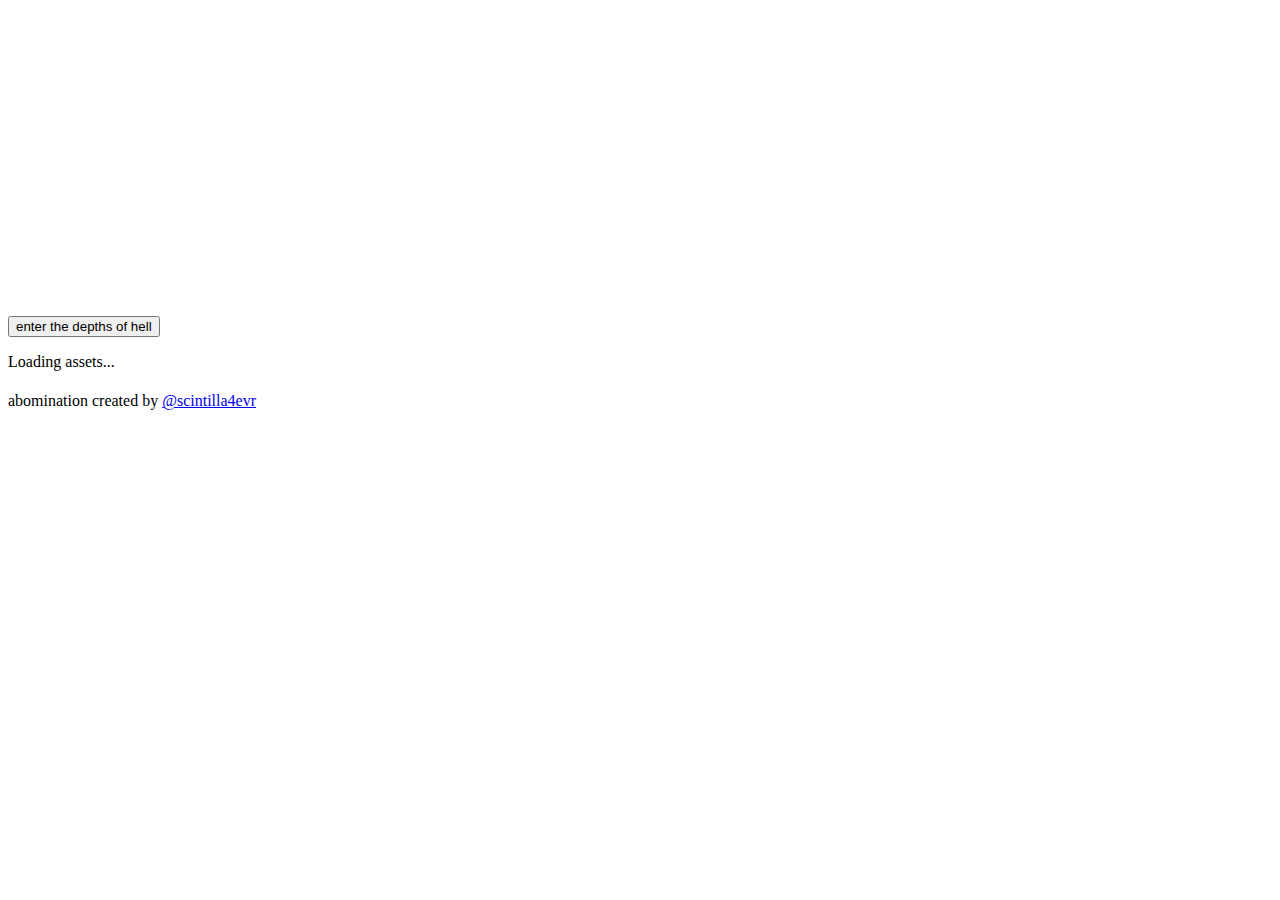
==== index.html @ aefa375a "Add files via upload" ====
<!DOCTYPE html>

<html>
	<head>
		<title>I don't really get TikTok, do you?</title>
		<meta charset="utf-8">
		<meta name="viewport" content="user-scalable=no, initial-scale=1, maximum-scale=1, minimum-scale=1, width=device-width">
		
		<link href="https://fonts.googleapis.com/css?family=Poppins:400,600" rel="stylesheet">
		<link rel="stylesheet" href="styles.css">
	</head>
	<body>
		<div class="hidden video">
			<video src="video/0.mp4"></video>
			<video src="video/1.mp4"></video>
			<video src="video/2.mp4"></video>
			<video src="video/3.mp4"></video>
			<video src="video/4.mp4"></video>
			<video src="video/5.mp4"></video>
			<video src="video/6.mp4"></video>
		</div>
		<div class="hidden audio">
			<audio src="audio/0.mp3"></audio>
			<audio src="audio/1.mp3"></audio>
			<audio src="audio/2.mp3"></audio>
			<audio src="audio/3.mp3"></audio>
			<audio src="audio/4.mp3"></audio>
			<audio src="audio/5.mp3"></audio>
			<audio src="audio/6.mp3"></audio>
		</div>
	
		<main>
			<div class="first">
			</div>
		</main>
		
		<button>enter the depths of hell</button>
		<div class="loader">
			<p>Loading assets...</p>
			<div class="progress">
				<div></div>
			</div>
		</div>
		
		<footer>
			<h1></h1>
			abomination created by <a href="https://www.twitter.com/scintilla4evr">@scintilla4evr</a>
		</footer>
		
		<script src="loader.js"></script>
		<script src="tiktok.js?v=1"></script>
	</body>
</html>
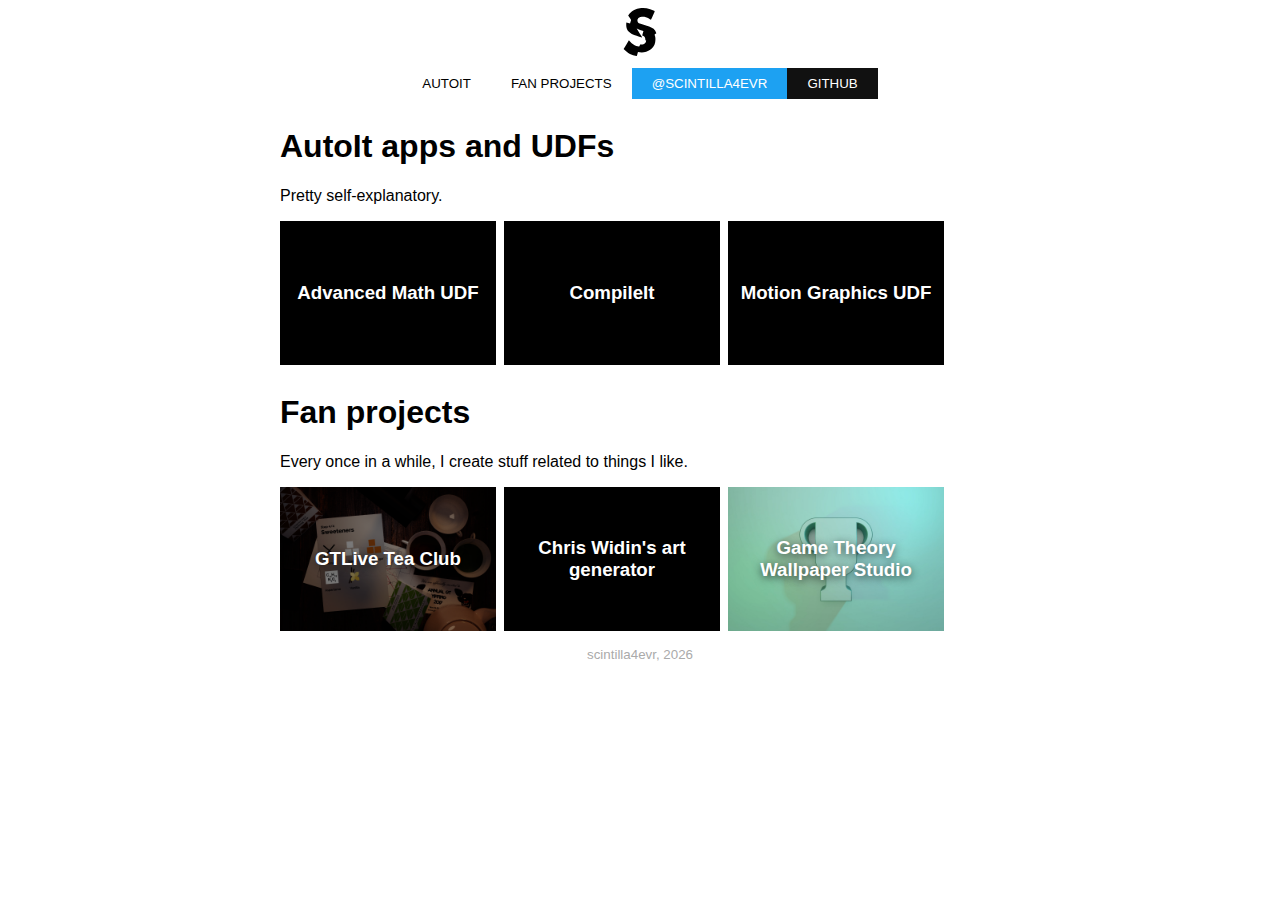
==== commit 4c108d7f: "Add files via upload" ====
--- a/index.html
+++ b/index.html
@@ -1,53 +1,37 @@
 <!DOCTYPE html>
+
+<!--
+Ahoy!
+
+/cake/index.html
+
+[base64]
+-->
 
 <html>
 	<head>
-		<title>I don't really get TikTok, do you?</title>
+		<title>scintilla4evr</title>
 		<meta charset="utf-8">
-		<meta name="viewport" content="user-scalable=no, initial-scale=1, maximum-scale=1, minimum-scale=1, width=device-width">
-		
-		<link href="https://fonts.googleapis.com/css?family=Poppins:400,600" rel="stylesheet">
-		<link rel="stylesheet" href="styles.css">
+		<link rel="stylesheet" href="shared/styles.css">
+
+		<meta name="viewport" content="user-scalable=no, initial-scale=1, maximum-scale=1, minimum-scale=1, width=device-width" />
+
+		<script src="shared/markdown.js"></script>
 	</head>
-	<body>
-		<div class="hidden video">
-			<video src="video/0.mp4"></video>
-			<video src="video/1.mp4"></video>
-			<video src="video/2.mp4"></video>
-			<video src="video/3.mp4"></video>
-			<video src="video/4.mp4"></video>
-			<video src="video/5.mp4"></video>
-			<video src="video/6.mp4"></video>
-		</div>
-		<div class="hidden audio">
-			<audio src="audio/0.mp3"></audio>
-			<audio src="audio/1.mp3"></audio>
-			<audio src="audio/2.mp3"></audio>
-			<audio src="audio/3.mp3"></audio>
-			<audio src="audio/4.mp3"></audio>
-			<audio src="audio/5.mp3"></audio>
-			<audio src="audio/6.mp3"></audio>
-		</div>
-	
-		<main>
-			<div class="first">
+	<body class="loading">
+		<div class="loaderProgress visible"></div>
+
+		<header class="compact">
+			<a href="?p=index"><img src="shared/logo.svg"></a>
+
+			<main>
+				<h1></h1>
+			</main>
+
+			<div class="sectionScroller">
 			</div>
-		</main>
-		
-		<button>enter the depths of hell</button>
-		<div class="loader">
-			<p>Loading assets...</p>
-			<div class="progress">
-				<div></div>
-			</div>
-		</div>
-		
-		<footer>
-			<h1></h1>
-			abomination created by <a href="https://www.twitter.com/scintilla4evr">@scintilla4evr</a>
-		</footer>
-		
-		<script src="loader.js"></script>
-		<script src="tiktok.js?v=1"></script>
+		</header>
+
+		<script src="shared/after.js"></script>
 	</body>
-</html>+</html>
--- a/shared/styles.css
+++ b/shared/styles.css
@@ -0,0 +1,277 @@
+body {
+	margin: 0;
+	font-family: "Clear Sans", "Segoe UI", "Helvetica Neue", "Arial", sans-serif;
+}
+
+body > header {
+	margin: 0;
+	padding: 8px 0;
+	display: flex;
+	align-items: center;
+	flex-direction: column;
+}
+
+body > header > a > img {
+	width: 48px;
+	height: 48px;
+}
+
+body > header > main {
+	background: #000;
+	color: #fff;
+	width: 100%;
+	height: 300px;
+	margin-top: 8px;
+	display: flex;
+	flex-direction: column;
+	align-items: center;
+	justify-content: center;
+}
+
+body > header > main h1 {
+	margin: 0;
+}
+
+body > header > main h2 {
+	font-size: 14pt;
+	font-weight: 500;
+	margin: 0;
+}
+
+body > header.compact > main {
+	background: transparent;
+	color: #000;
+	height: unset;
+}
+
+.sectionScroller {
+	margin: 0 calc(50% - 360px);
+	margin-top: 8px;
+	display: flex;
+	user-select: none;
+}
+
+.sectionScroller section {
+	padding: 8px 20px;
+	display: flex;
+	align-items: center;
+}
+
+.sectionScroller section:hover {
+	background: rgba(0, 0, 0, 0.06);
+}
+
+.sectionScroller section:active {
+	background: rgba(0, 0, 0, 0.12);
+}
+
+.sectionScroller section p {
+	margin: 0;
+	font-size: 10pt;
+	text-transform: uppercase;
+}
+
+.sectionScroller section img {
+	width: 32px;
+	height: 32px;
+	margin-right: 16px;
+}
+
+.sectionScroller section.download {
+	background: #111;
+	color: #fff;
+}
+
+.sectionScroller section.download:hover {
+	background: #222;
+}
+
+.sectionScroller section.download:active {
+	background: #333;
+}
+
+.sectionScroller section.twitter {
+	background: #1da1f2;
+	color: #fff;
+}
+
+.sectionScroller section.twitter:hover {
+	background: #38b3ff;
+}
+
+.sectionScroller section.twitter:active {
+	background: #53bbfb;
+}
+
+body > footer {
+	color: #aaa;
+	margin: 0 calc(50% - 360px);
+	padding: 8px 0;
+	text-align: center;
+	font-size: 10pt;
+}
+
+body > section {
+	margin: 0 calc(50% - 360px);
+}
+
+@keyframes loaderProgress {
+	from {
+		transform: rotate(0deg);
+	}
+	to {
+		transform: rotate(360deg);
+	}
+}
+
+div.loaderProgress {
+	position: fixed;
+	left: calc(50% - 20px);
+	top: calc(50% - 20px);
+	width: 32px;
+	height: 32px;
+	border: 4px solid transparent;
+	border-left-color: #000;
+	border-radius: 20px;
+	display: none;
+	animation: loaderProgress 0.4s infinite linear;
+}
+
+body.loading > header,
+body.loading > section,
+body.loading > footer {
+	display: none;
+}
+
+body.loading > div.loaderProgress {
+	display: block;
+}
+
+@media (max-width: 756px) {
+	body > header {
+		padding: 8px 0;
+		display: grid;
+		grid-template-columns: 56px auto;
+		grid-template-rows: 48px auto;
+	}
+
+	body > header:not(.compact) {
+		padding: 0;
+		display: grid;
+		grid-template-columns: 56px auto;
+		grid-template-rows: 200px auto;
+	}
+
+	body > header:not(.compact) > a {
+		position: absolute;
+	}
+
+	body > header:not(.compact) > a > img {
+		width: 32px;
+		height: 32px;
+		margin: 16px 12px;
+		filter: invert(1);
+	}
+
+	body > header:not(.compact) > main {
+		height: 100%;
+		margin: 0px;
+		grid-column: 1 / span 2;
+		grid-row: 1;
+	}
+
+	body > header.compact > a > img {
+		width: 32px;
+		height: 32px;
+		margin: 8px 12px;
+		grid-column: 1;
+		grid-row: 1;
+	}
+
+	body > header.compact > main {
+		margin: 0px;
+		grid-column: 2;
+		grid-row: 1;
+		justify-content: flex-start;
+	}
+
+	body > header.compact > main h1 {
+		font-size: 18pt;
+		font-weight: 400;
+	}
+
+	.sectionScroller {
+		margin: 0;
+		margin-top: 8px;
+		display: flex;
+		flex-wrap: wrap;
+		user-select: none;
+		grid-column: 1 / span 2;
+		grid-row: 2;
+	}
+
+	body > section {
+		margin: 0 16px;
+	}
+
+	body > footer {
+		margin: 0 16px;
+	}
+}
+
+body > section > content h1 {
+	font-weight: 500;
+	font-size: 18pt;
+}
+
+body > section > content h2 {
+	font-weight: 500;
+	font-size: 14pt;
+}
+
+body > section > content a {
+	color: #666;
+	text-decoration: none;
+	font-style: italic;
+}
+
+body > section > content a:hover {
+	background: #111;
+	color: #fff;
+}
+
+div.carousel {
+	display: flex;
+	flex-wrap: wrap;
+}
+
+div.carousel div {
+	background: #000;
+	background-position: center top;
+	background-size: cover;
+	width: 200px;
+	height: 128px;
+	min-width: 200px;
+	color: #fff;
+	font-size: 14pt;
+	font-weight: 600;
+	margin-right: 8px;
+	margin-bottom: 8px;
+	padding: 8px;
+	display: flex;
+	align-items: center;
+	justify-content: center;
+	text-shadow: 0px 2px 8px rgba(0, 0, 0, 0.7);
+	text-align: center;
+}
+
+div.carousel div:last-child {
+	margin-right: 0;
+	margin-bottom: 0;
+}
+
+@media (max-width: 756px) {
+	div.carousel div {
+		height: 64px;
+	}
+}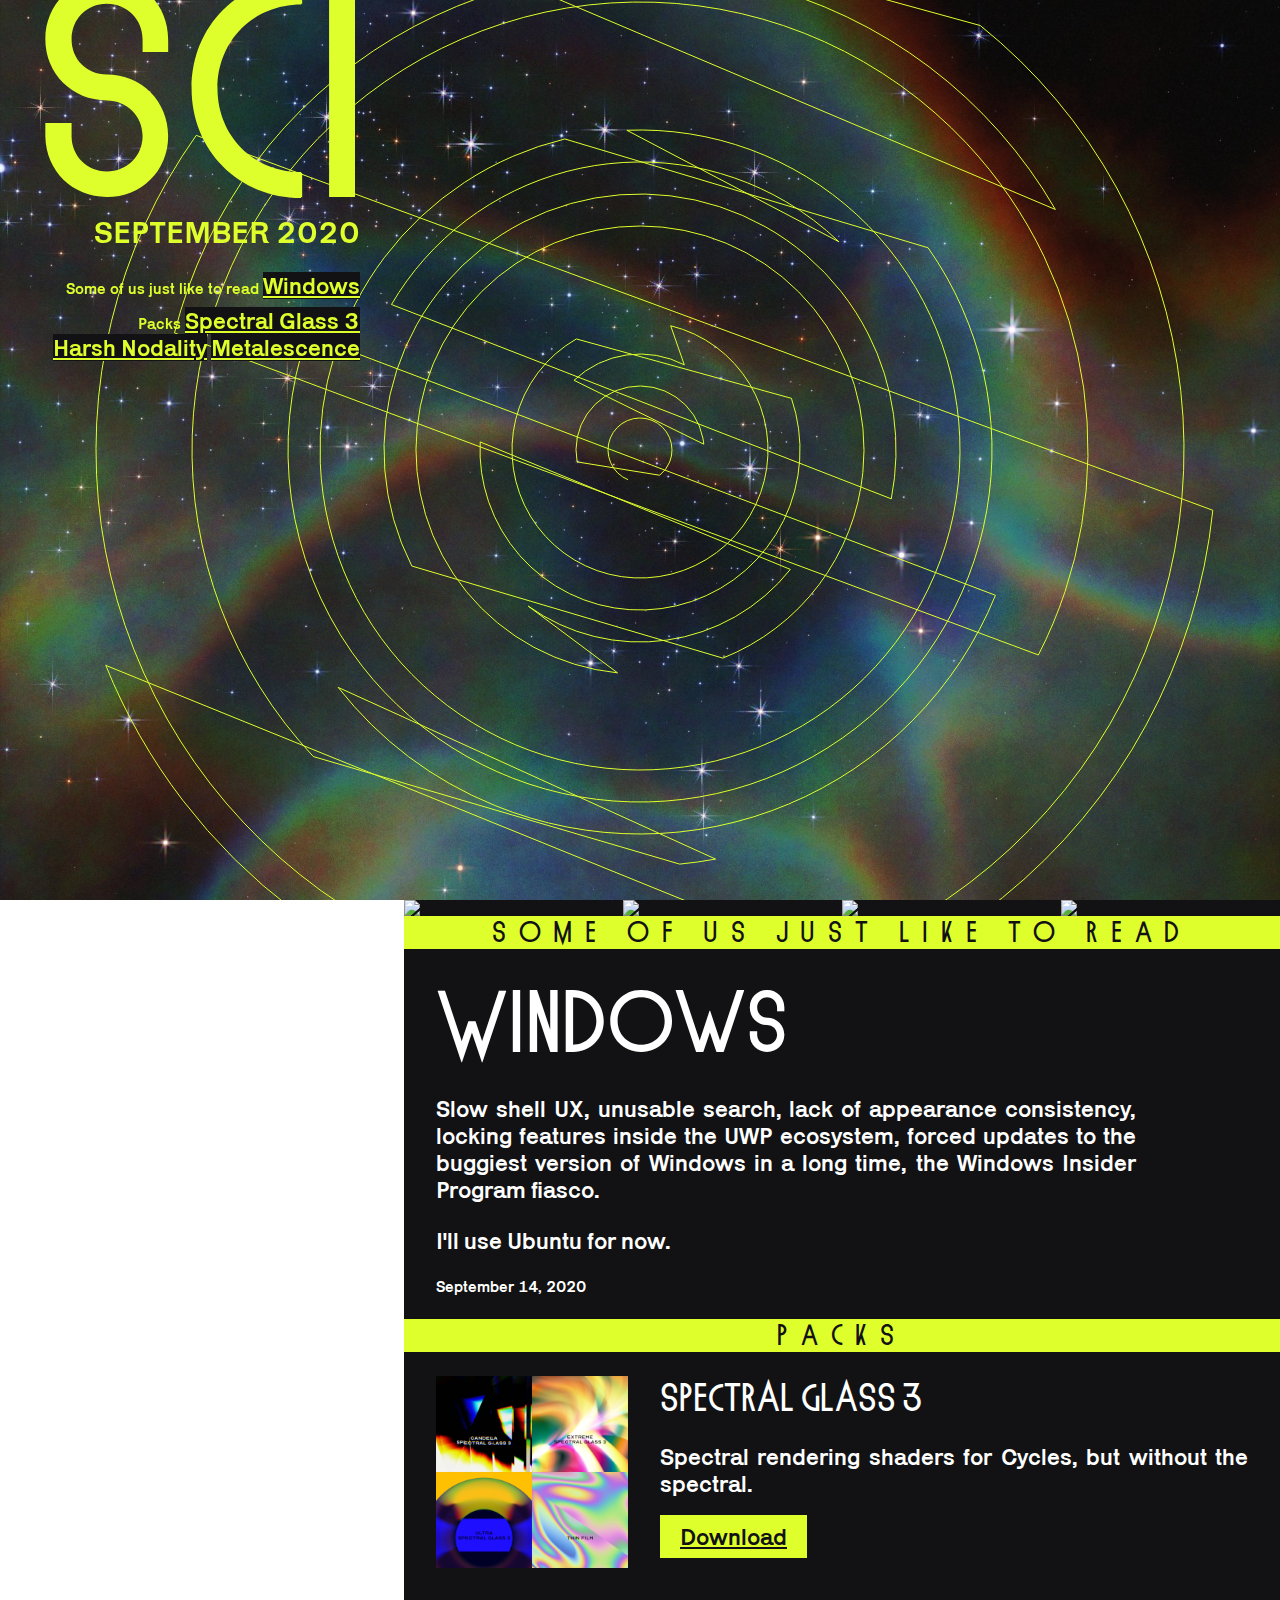
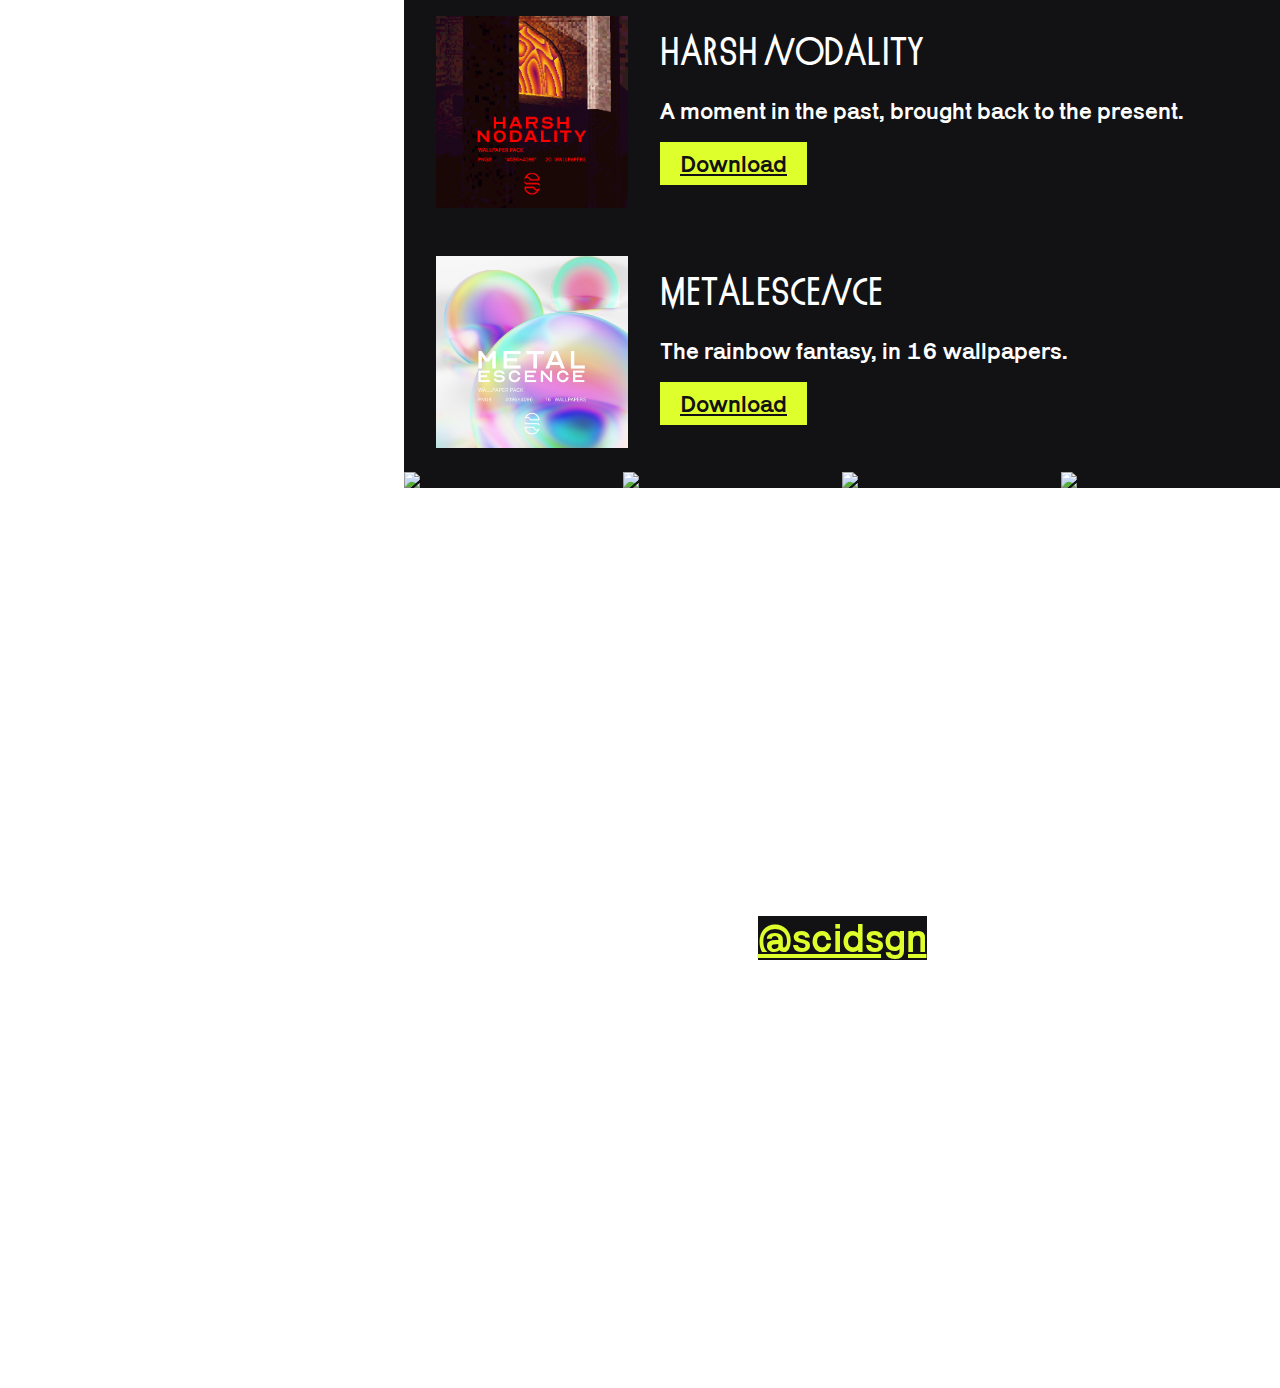
==== commit 21360cbb: "September 2020" ====
--- a/index.html
+++ b/index.html
@@ -1,37 +1,144 @@
-<!DOCTYPE html>
-
-<!--
-Ahoy!
-
-/cake/index.html
-
-[base64]
--->
-
-<html>
-	<head>
-		<title>scintilla4evr</title>
-		<meta charset="utf-8">
-		<link rel="stylesheet" href="shared/styles.css">
-
-		<meta name="viewport" content="user-scalable=no, initial-scale=1, maximum-scale=1, minimum-scale=1, width=device-width" />
-
-		<script src="shared/markdown.js"></script>
-	</head>
-	<body class="loading">
-		<div class="loaderProgress visible"></div>
-
-		<header class="compact">
-			<a href="?p=index"><img src="shared/logo.svg"></a>
-
-			<main>
-				<h1></h1>
-			</main>
-
-			<div class="sectionScroller">
-			</div>
-		</header>
-
-		<script src="shared/after.js"></script>
-	</body>
-</html>
+<!DOCTYPE html>
+
+<html lang="en">
+    <head>
+        <title>SCI</title>
+
+        <meta charset="UTF-8">
+        <meta name="viewport" content="width=device-width, initial-scale=1.0">
+
+        <link rel="stylesheet" href="res/sep2020/styles.css">
+        <script src="res/sep2020/demo.js" defer></script>
+
+        <script src="demo.js" defer></script>
+        <link rel="stylesheet" href="styles/styles.css">
+    </head>
+    <body>
+        <canvas></canvas>
+
+        <header>
+            <h1>SCI</h1>
+            <h2>September 2020</h2>
+
+            <nav>                
+                <div>
+                    <label>Some of us just like to read</label>
+                    <a href="#r_sep14_2020">Windows</a>
+                </div>
+                
+                <div>
+                    <label>Packs</label>
+                    <a href="#p_specglass3">Spectral Glass 3</a>
+                    <a href="#p_hnodality">Harsh Nodality</a>
+                    <a href="#p_metalescence">Metalescence</a>
+                </div>
+            </nav>
+        </header>
+
+        <main>
+            <a name="home"></a>
+            <section class="hero"></section>
+
+            <section class="gallery">
+                <a href="https://twitter.com/scidsgn/status/1304168396293124103" target="_blank" rel="noopener">
+                    <img src="https://pbs.twimg.com/media/EhlWPFRXgAI6erM?format=jpg&name=small">
+                </a>
+
+                <a href="https://twitter.com/scidsgn/status/1305237659091075075" target="_blank" rel="noopener">
+                    <img src="https://pbs.twimg.com/media/Eh0iuf7XgAQ3cMf?format=jpg&name=small">
+                </a>
+
+                <a href="https://twitter.com/scidsgn/status/1302464285944225792" target="_blank" rel="noopener">
+                    <img src="https://pbs.twimg.com/media/EhNHlPmWAAY1RvA?format=jpg&name=small">
+                </a>
+
+                <a href="https://twitter.com/scidsgn/status/1302008246094499842" target="_blank" rel="noopener">
+                    <img src="https://pbs.twimg.com/media/EhGplciXcAAc9Qp?format=jpg&name=small">
+                </a>
+            </section>
+
+            <header>Some of us just Like to read</header>
+            <a name="r_sep14_2020"></a>
+            <section class="article">
+                <h1>Windows</h1>
+
+                <p>
+                    Slow shell UX, unusable search, lack of appearance consistency, locking features inside the UWP ecosystem, forced updates to the buggiest version of Windows in a long time, the Windows Insider Program fiasco.
+                </p>
+                <p>
+                    I'll use Ubuntu for now.
+                </p>
+
+                <footer>September 14, 2020</footer>
+            </section>
+
+            <header>Packs</header>
+            <a name="p_specglass3"></a>
+            <section class="pack">
+                <img src="res/packs/specglass3.jpg">
+
+                <div>
+                    <h1>Spectral Glass 3</h1>
+
+                    <p class="description">
+                        Spectral rendering shaders for Cycles, but without the spectral.
+                    </p>
+
+                    <a class="download" href="https://bit.ly/SPECGLASS3" target="_blank" rel="noopener">Download</a>
+                </div>
+            </section>
+
+            <a name="p_hnodality"></a>
+            <section class="pack">
+                <img src="res/packs/harshnodality.jpg">
+
+                <div>
+                    <h1>Harsh Nodality</h1>
+
+                    <p class="description">
+                        A moment in the past, brought back to the present.
+                    </p>
+
+                    <a class="download" href="https://bit.ly/HARSHNODALITY" target="_blank" rel="noopener">Download</a>
+                </div>
+            </section>
+
+            <a name="p_metalescence"></a>
+            <section class="pack">
+                <img src="res/packs/metalescence.jpg">
+
+                <div>
+                    <h1>Metalescence</h1>
+
+                    <p class="description">
+                        The rainbow fantasy, in 16 wallpapers.
+                    </p>
+
+                    <a class="download" href="https://bit.ly/METALESCENCE" target="_blank" rel="noopener">Download</a>
+                </div>
+            </section>
+
+            <section class="gallery">
+                <a href="https://twitter.com/scidsgn/status/1301362323442073604" target="_blank" rel="noopener">
+                    <img src="https://pbs.twimg.com/media/Eg9eFlxWAAETqGS?format=jpg&name=small">
+                </a>
+
+                <a href="https://twitter.com/scidsgn/status/1300885758249664514" target="_blank" rel="noopener">
+                    <img src="https://pbs.twimg.com/media/Eg2sskXX0AkwF3e?format=jpg&name=small">
+                </a>
+
+                <a href="https://twitter.com/scidsgn/status/1300601208437174277" target="_blank" rel="noopener">
+                    <img src="https://pbs.twimg.com/media/Egyp3a-WkAAIdSS?format=jpg&name=small">
+                </a>
+
+                <a href="https://twitter.com/scidsgn/status/1298681618404724737" target="_blank" rel="noopener">
+                    <img src="https://pbs.twimg.com/media/EgXXvr6XYAEKF5_?format=jpg&name=small">
+                </a>
+            </section>
+
+            <footer>
+                <a href="https://twitter.com/scidsgn" target="_blank" rel="noopener">@scidsgn</a>
+            </footer>
+        </main>
+    </body>
+</html>--- a/res/sep2020/styles.css
+++ b/res/sep2020/styles.css
@@ -0,0 +1,20 @@
+:root {
+    --var-accent: #dfff2c !important;
+    --var-bg: #121214 !important;
+    --var-fg: #fff !important;
+}
+
+body {
+    background: url("hero.jpg") center center !important;
+    background-size: cover !important;
+    background-attachment: fixed !important;
+}
+
+
+@media (max-width: 1024px) {
+    body > header {
+        background: url("hero.jpg") center center !important;
+        background-size: cover !important;
+        background-attachment: fixed !important;
+    }
+}--- a/styles/styles.css
+++ b/styles/styles.css
@@ -0,0 +1,203 @@
+@font-face {
+  src: url("Lineal.otf");
+  font-family: "Lineal";
+}
+@font-face {
+  src: url("Karrik-Regular.woff2");
+  font-family: "Karrik";
+}
+:root {
+  --var-accent: #f00;
+  --var-bg: #000;
+  --var-fg: #fff;
+}
+
+body {
+  font-family: "Karrik";
+  margin: 0;
+}
+
+canvas {
+  position: fixed;
+  left: 50%;
+  top: 50%;
+  pointer-events: none;
+  transform: translate(-50%, -50%);
+  z-index: -10;
+}
+
+body > header {
+  position: fixed;
+  left: 0;
+  top: -40px;
+  bottom: 0;
+  color: var(--var-accent);
+  padding: 0px 32px;
+}
+body > header h1 {
+  font-size: 256pt;
+  font-family: "Lineal";
+  font-weight: 400;
+  line-height: 0.75;
+  margin: 0;
+}
+body > header h2 {
+  font-size: 24pt;
+  font-weight: 400;
+  line-height: 1;
+  text-transform: uppercase;
+  text-align: right;
+  padding: 0px 12px;
+  margin: 0;
+}
+body > header nav {
+  max-width: 340px;
+  box-sizing: border-box;
+  text-align: right;
+  margin-top: 24px;
+  padding: 0px 12px;
+}
+body > header nav div:not(:last-child) {
+  margin-bottom: 8px;
+}
+body > header nav a {
+  background: var(--var-bg);
+  color: var(--var-accent);
+  font-size: 18pt;
+  white-space: nowrap;
+}
+
+body > main {
+  margin-left: 404px;
+}
+body > main section {
+  background: var(--var-bg);
+  color: var(--var-fg);
+  display: block;
+}
+body > main section.hero {
+  height: 100vh;
+  background: transparent;
+}
+body > main header {
+  background: var(--var-accent);
+  color: var(--var-bg);
+  font-family: "Lineal";
+  font-size: 24pt;
+  letter-spacing: 0.4em;
+  text-align: center;
+}
+body > main > footer {
+  height: 100vh;
+  background: transparent;
+  display: flex;
+  flex-direction: column;
+  align-items: center;
+  justify-content: center;
+}
+body > main > footer a {
+  background: var(--var-bg);
+  color: var(--var-accent);
+  font-size: 30pt;
+}
+
+section.article, article {
+  padding: 24px 32px;
+}
+section.article h1, article h1 {
+  font-family: "Lineal";
+  font-weight: 400;
+  font-size: 72pt;
+  margin: 0px 0px 24px 0px;
+}
+section.article p, article p {
+  max-width: 700px;
+  font-size: 18pt;
+  text-align: justify;
+}
+
+section.pack {
+  padding: 24px 32px;
+  display: flex;
+}
+section.pack img {
+  width: 192px;
+  height: 192px;
+}
+section.pack div {
+  margin-left: 32px;
+  display: flex;
+  flex-direction: column;
+  justify-content: center;
+  align-items: flex-start;
+}
+section.pack div h1 {
+  font-family: "Lineal";
+  font-weight: 400;
+  font-size: 32pt;
+  text-transform: uppercase;
+  margin: 0px 0px 16px 0px;
+}
+section.pack div p {
+  max-width: 700px;
+  font-size: 18pt;
+  text-align: justify;
+  margin: 8px 0px;
+}
+section.pack div a {
+  background: var(--var-accent);
+  color: var(--var-bg);
+  font-size: 18pt;
+  white-space: nowrap;
+  margin: 10px 0px;
+  padding: 8px 20px;
+  display: inline-block;
+}
+
+section.gallery {
+  display: grid;
+  grid-template-columns: repeat(4, 1fr);
+}
+section.gallery a {
+  font-size: 0;
+}
+section.gallery img {
+  width: 100%;
+  height: auto;
+}
+
+@media (max-width: 1024px) {
+  body > main {
+    margin-left: 0px;
+  }
+
+  body > header {
+    top: 0px;
+    right: 0px;
+    bottom: unset;
+    display: flex;
+  }
+  body > header h1 {
+    font-size: 32pt;
+  }
+  body > header h2 {
+    margin: 0;
+  }
+  body > header nav {
+    display: none;
+  }
+
+  section.article h1, article h1 {
+    font-size: 40pt;
+  }
+
+  section.pack {
+    flex-direction: column;
+  }
+  section.pack div {
+    margin-left: 0;
+    margin-top: 16px;
+  }
+}
+
+/*# sourceMappingURL=styles.css.map */
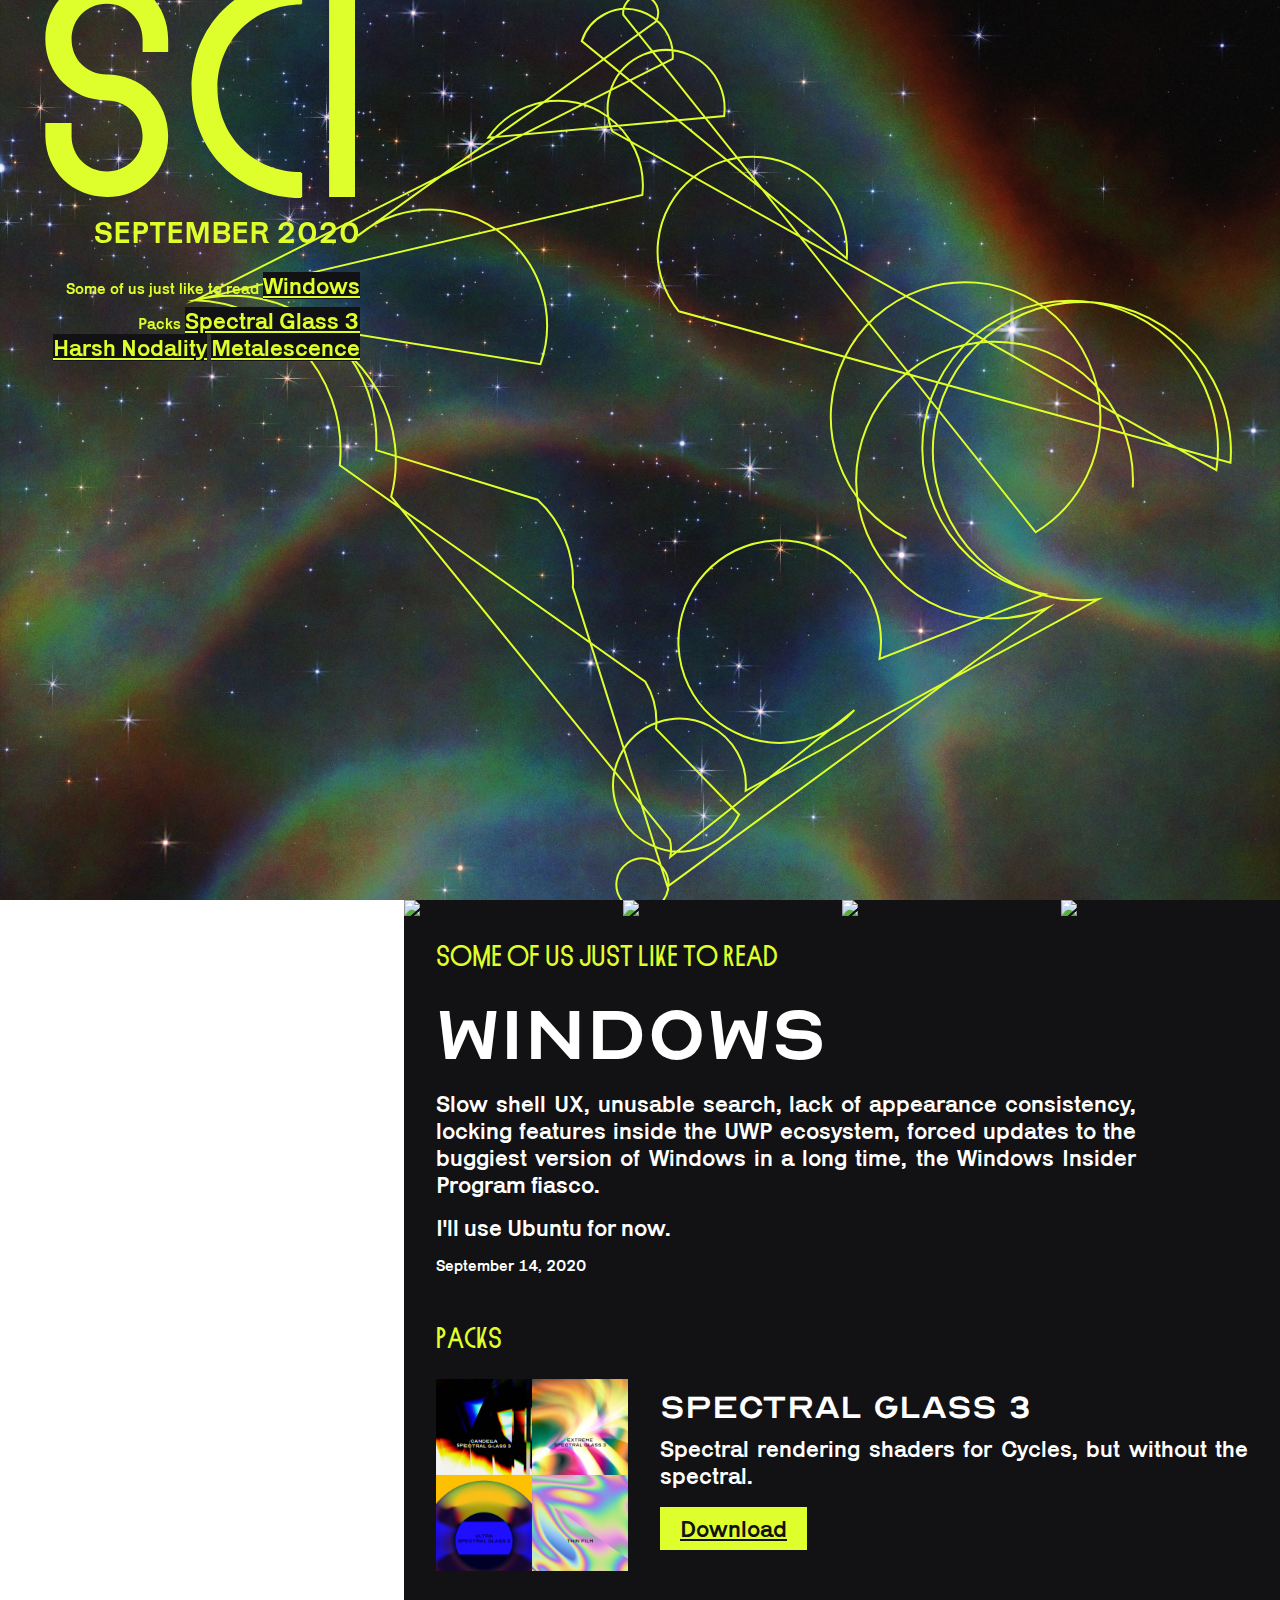
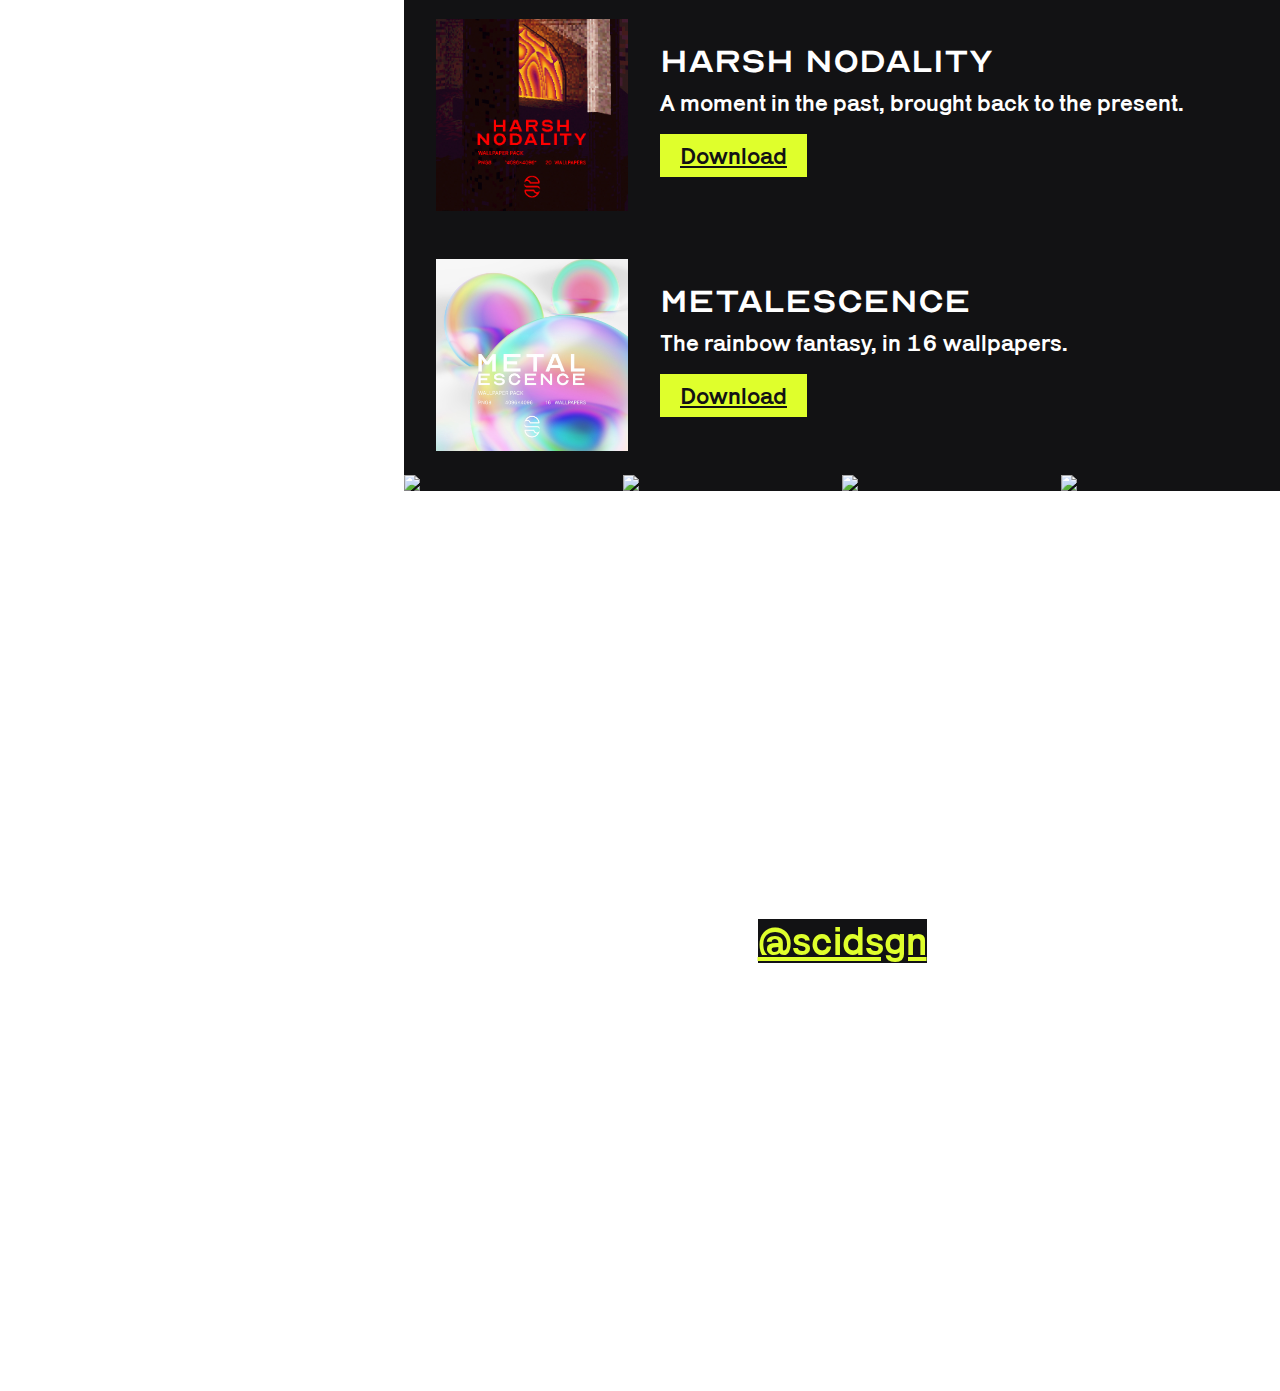
==== commit 69e699e3: "September 2020 R2" ====
--- a/index.html
+++ b/index.html
@@ -10,10 +10,16 @@
         <link rel="stylesheet" href="res/sep2020/styles.css">
         <script src="res/sep2020/demo.js" defer></script>
 
+        <script>
+            window.tilt = 0
+        </script>
+
         <script src="demo.js" defer></script>
         <link rel="stylesheet" href="styles/styles.css">
     </head>
     <body>
+        <div class="obscure"></div>
+
         <canvas></canvas>
 
         <header>
--- a/res/sep2020/styles.css
+++ b/res/sep2020/styles.css
@@ -10,6 +10,11 @@
     background-attachment: fixed !important;
 }
 
+div.obscure {
+    background: url("obscure.jpg") center center !important;
+    background-size: cover !important;
+    background-attachment: fixed !important;
+}
 
 @media (max-width: 1024px) {
     body > header {
--- a/styles/styles.css
+++ b/styles/styles.css
@@ -5,6 +5,10 @@
 @font-face {
   src: url("Karrik-Regular.woff2");
   font-family: "Karrik";
+}
+@font-face {
+  src: url("Optician-Sans.woff");
+  font-family: "Optician Sans";
 }
 :root {
   --var-accent: #f00;
@@ -15,6 +19,17 @@
 body {
   font-family: "Karrik";
   margin: 0;
+}
+
+div.obscure {
+  position: fixed;
+  left: 0;
+  top: 0;
+  right: 0;
+  bottom: 0;
+  opacity: 0;
+  pointer-events: none;
+  z-index: -9;
 }
 
 canvas {
@@ -80,12 +95,11 @@
   background: transparent;
 }
 body > main header {
-  background: var(--var-accent);
-  color: var(--var-bg);
+  background: var(--var-bg);
+  color: var(--var-accent);
   font-family: "Lineal";
   font-size: 24pt;
-  letter-spacing: 0.4em;
-  text-align: center;
+  padding: 24px 32px 0px 32px;
 }
 body > main > footer {
   height: 100vh;
@@ -105,15 +119,17 @@
   padding: 24px 32px;
 }
 section.article h1, article h1 {
-  font-family: "Lineal";
+  font-family: "Optician Sans";
   font-weight: 400;
   font-size: 72pt;
-  margin: 0px 0px 24px 0px;
+  line-height: 0.8;
+  margin: 0px 0px 0px 0px;
 }
 section.article p, article p {
   max-width: 700px;
   font-size: 18pt;
   text-align: justify;
+  margin: 16px 0px;
 }
 
 section.pack {
@@ -132,11 +148,12 @@
   align-items: flex-start;
 }
 section.pack div h1 {
-  font-family: "Lineal";
+  font-family: "Optician Sans";
   font-weight: 400;
   font-size: 32pt;
+  line-height: 0.9;
   text-transform: uppercase;
-  margin: 0px 0px 16px 0px;
+  margin: 0px;
 }
 section.pack div p {
   max-width: 700px;
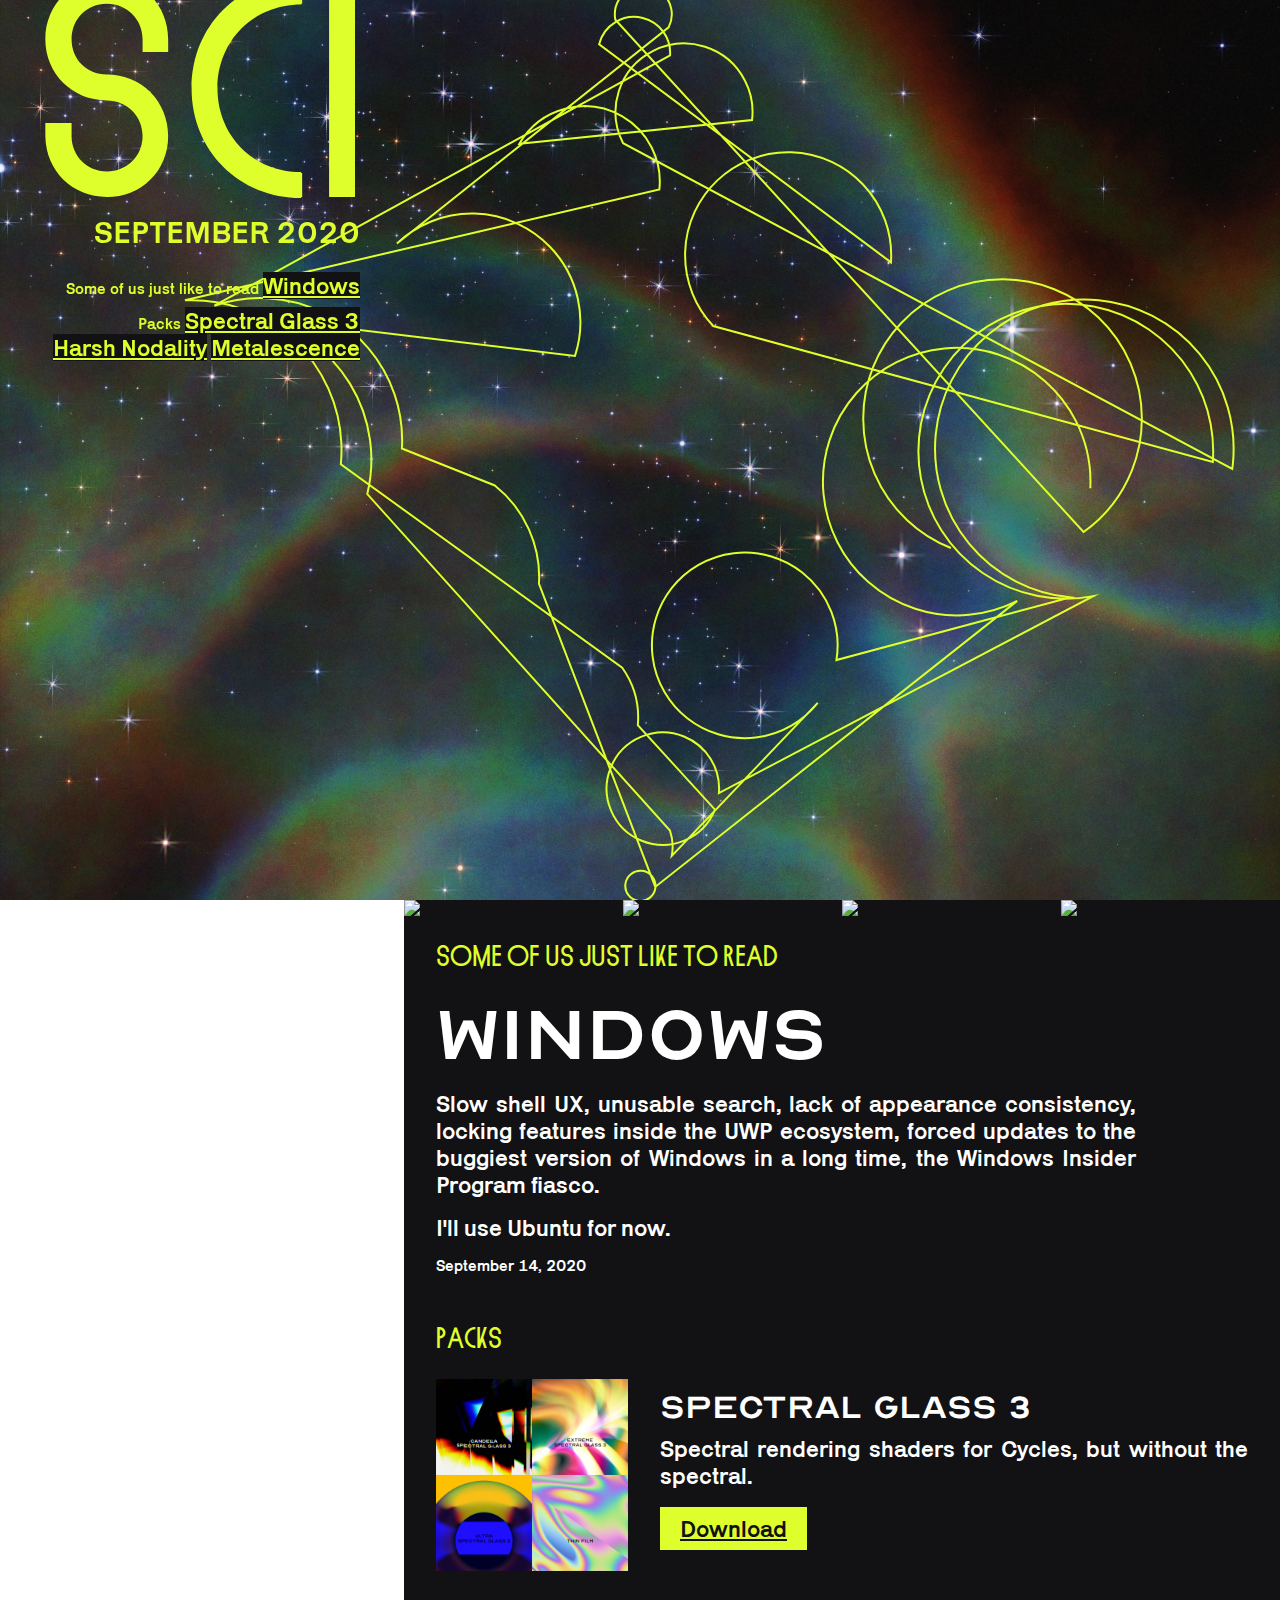
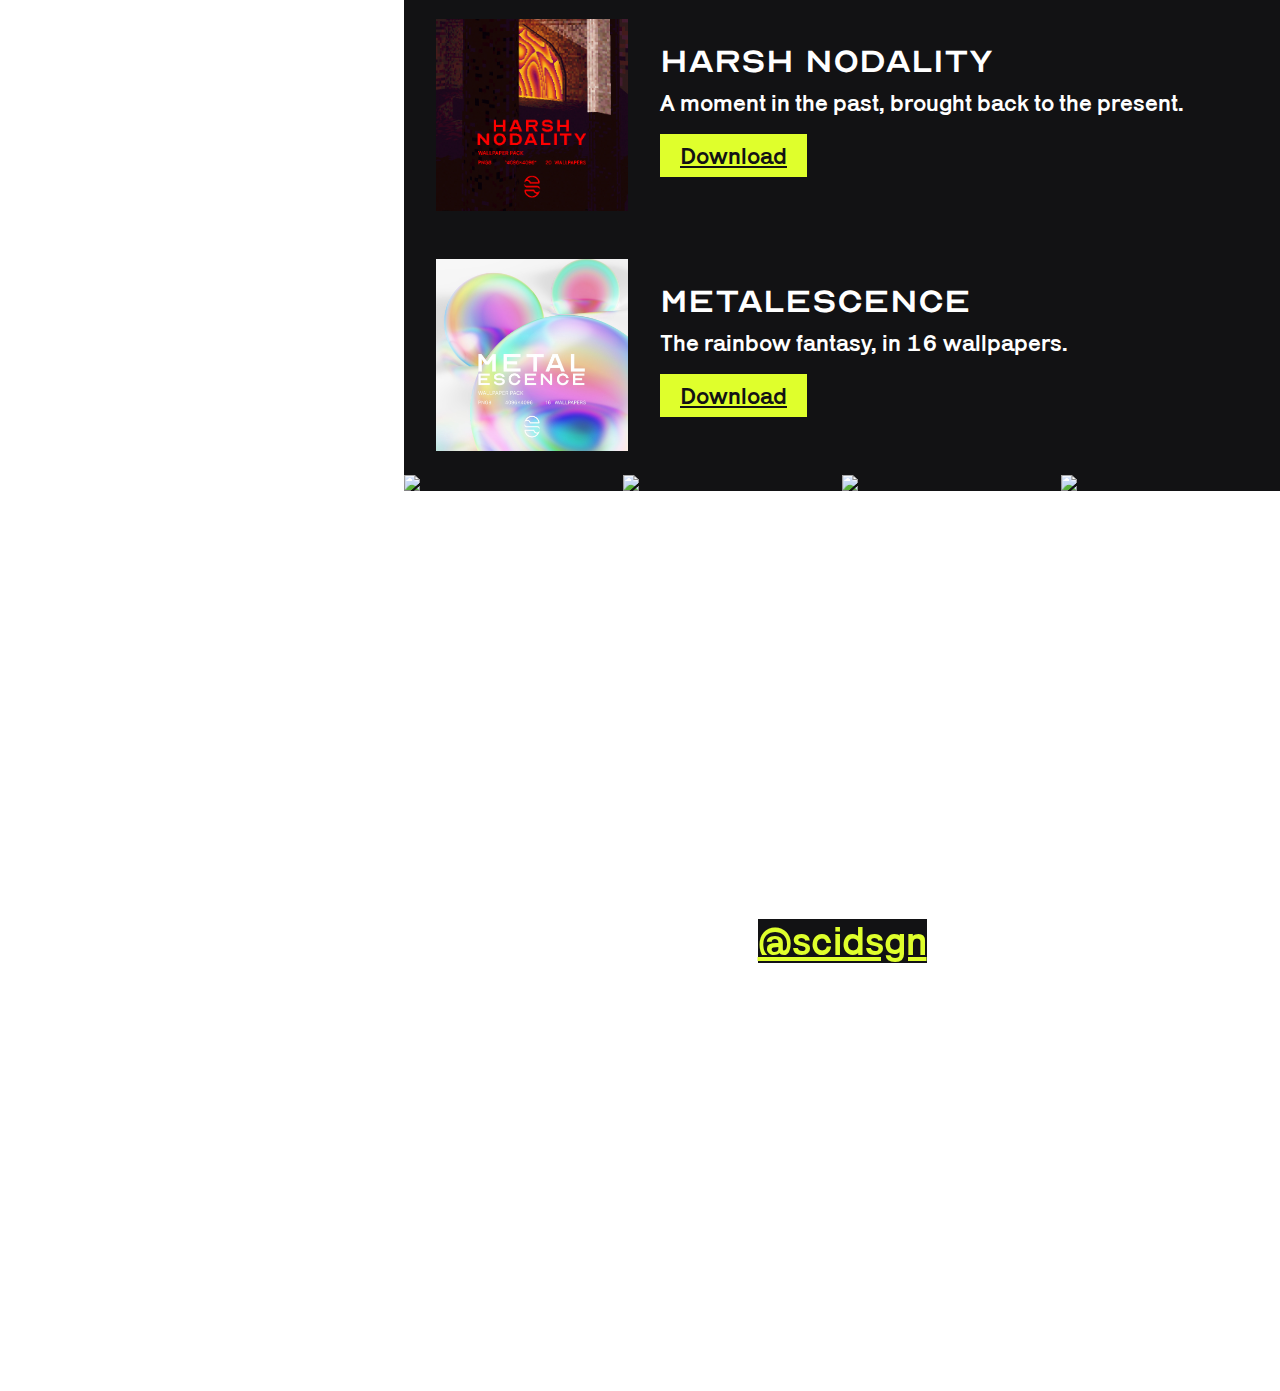
==== commit 11f95dd3: "Final September 2020 v2" ====
--- a/index.html
+++ b/index.html
@@ -11,7 +11,7 @@
         <script src="res/sep2020/demo.js" defer></script>
 
         <script>
-            window.tilt = 0
+            window.fun = 0
         </script>
 
         <script src="demo.js" defer></script>
--- a/styles/styles.css
+++ b/styles/styles.css
@@ -29,7 +29,7 @@
   bottom: 0;
   opacity: 0;
   pointer-events: none;
-  z-index: -9;
+  z-index: -20;
 }
 
 canvas {
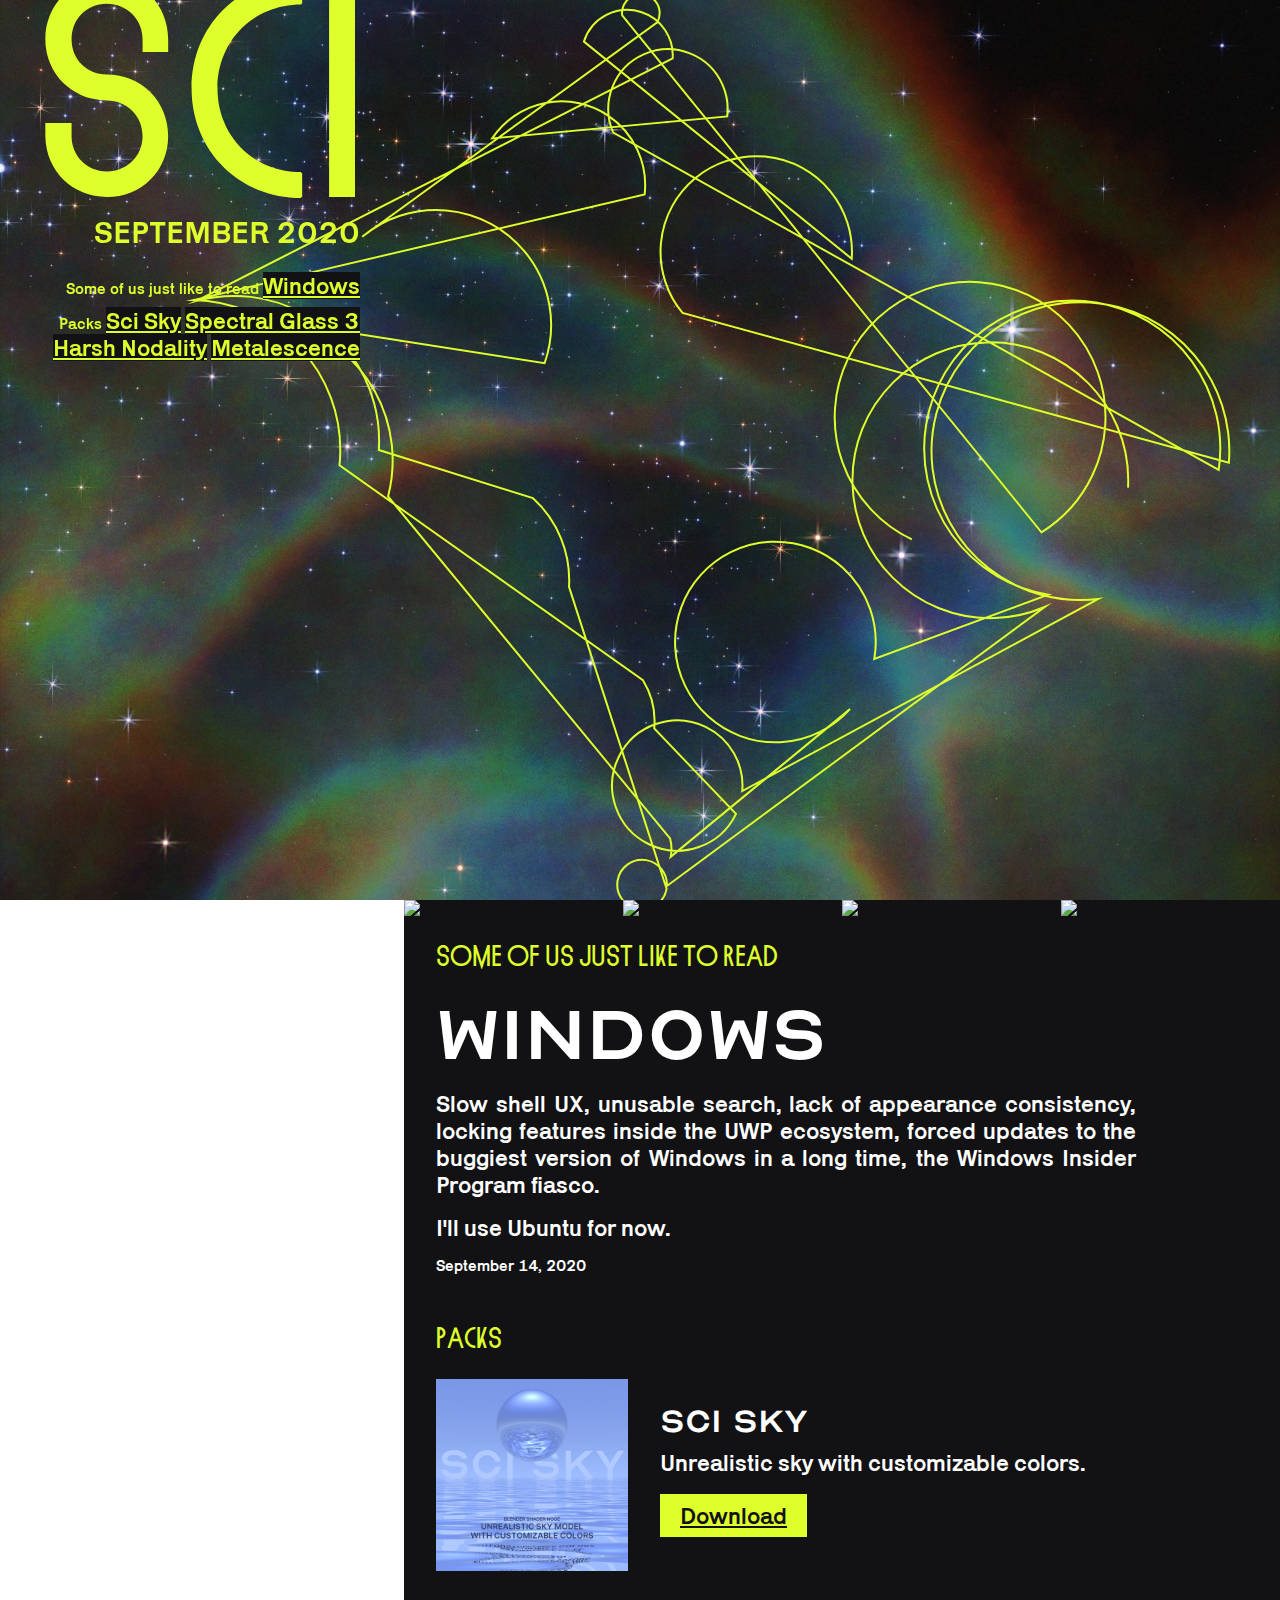
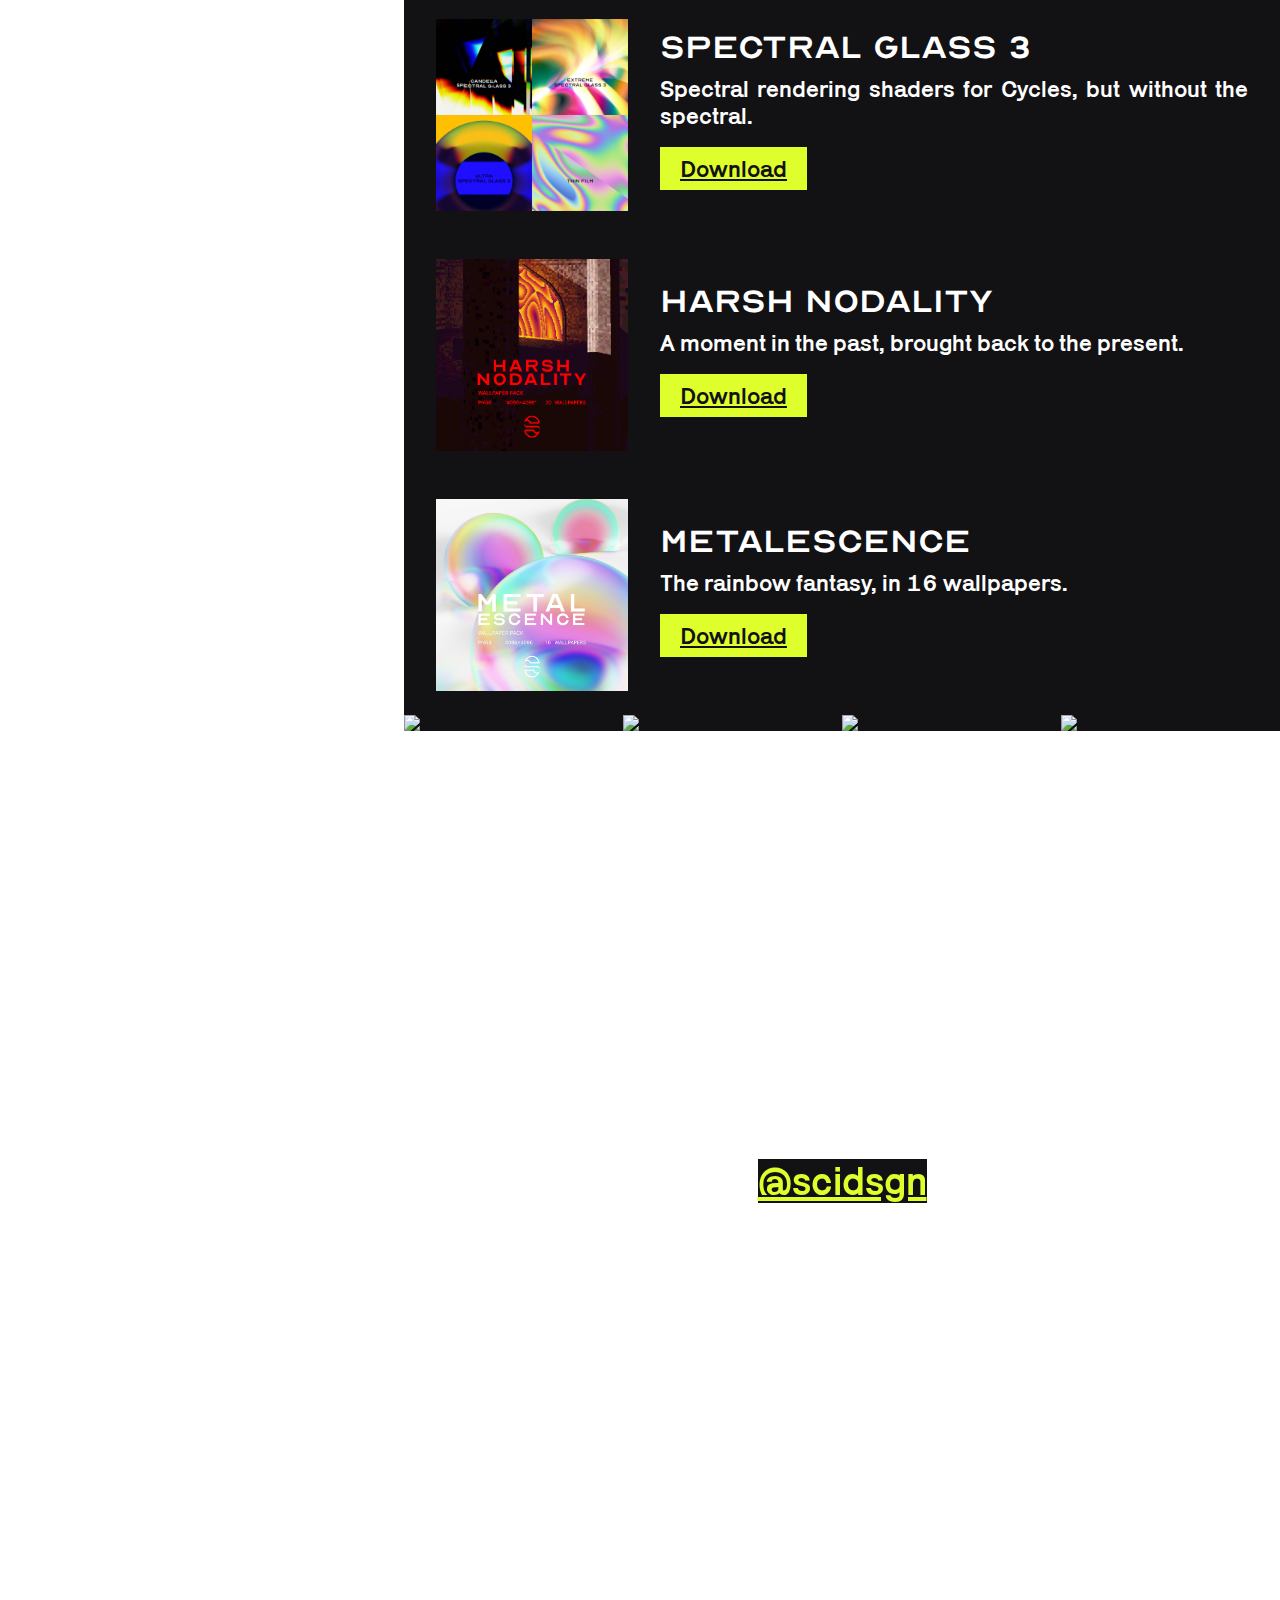
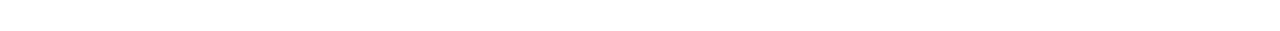
==== commit 83182b64: "Added a link to Sci Sky" ====
--- a/index.html
+++ b/index.html
@@ -34,6 +34,7 @@
                 
                 <div>
                     <label>Packs</label>
+                    <a href="#p_scisky">Sci Sky</a>
                     <a href="#p_specglass3">Spectral Glass 3</a>
                     <a href="#p_hnodality">Harsh Nodality</a>
                     <a href="#p_metalescence">Metalescence</a>
@@ -79,6 +80,21 @@
             </section>
 
             <header>Packs</header>
+            <a name="p_scisky"></a>
+            <section class="pack">
+                <img src="res/packs/scisky.jpg">
+
+                <div>
+                    <h1>Sci Sky</h1>
+
+                    <p class="description">
+                        Unrealistic sky with customizable colors.
+                    </p>
+
+                    <a class="download" href="https://bit.ly/SCIFAKESKY" target="_blank" rel="noopener">Download</a>
+                </div>
+            </section>
+
             <a name="p_specglass3"></a>
             <section class="pack">
                 <img src="res/packs/specglass3.jpg">
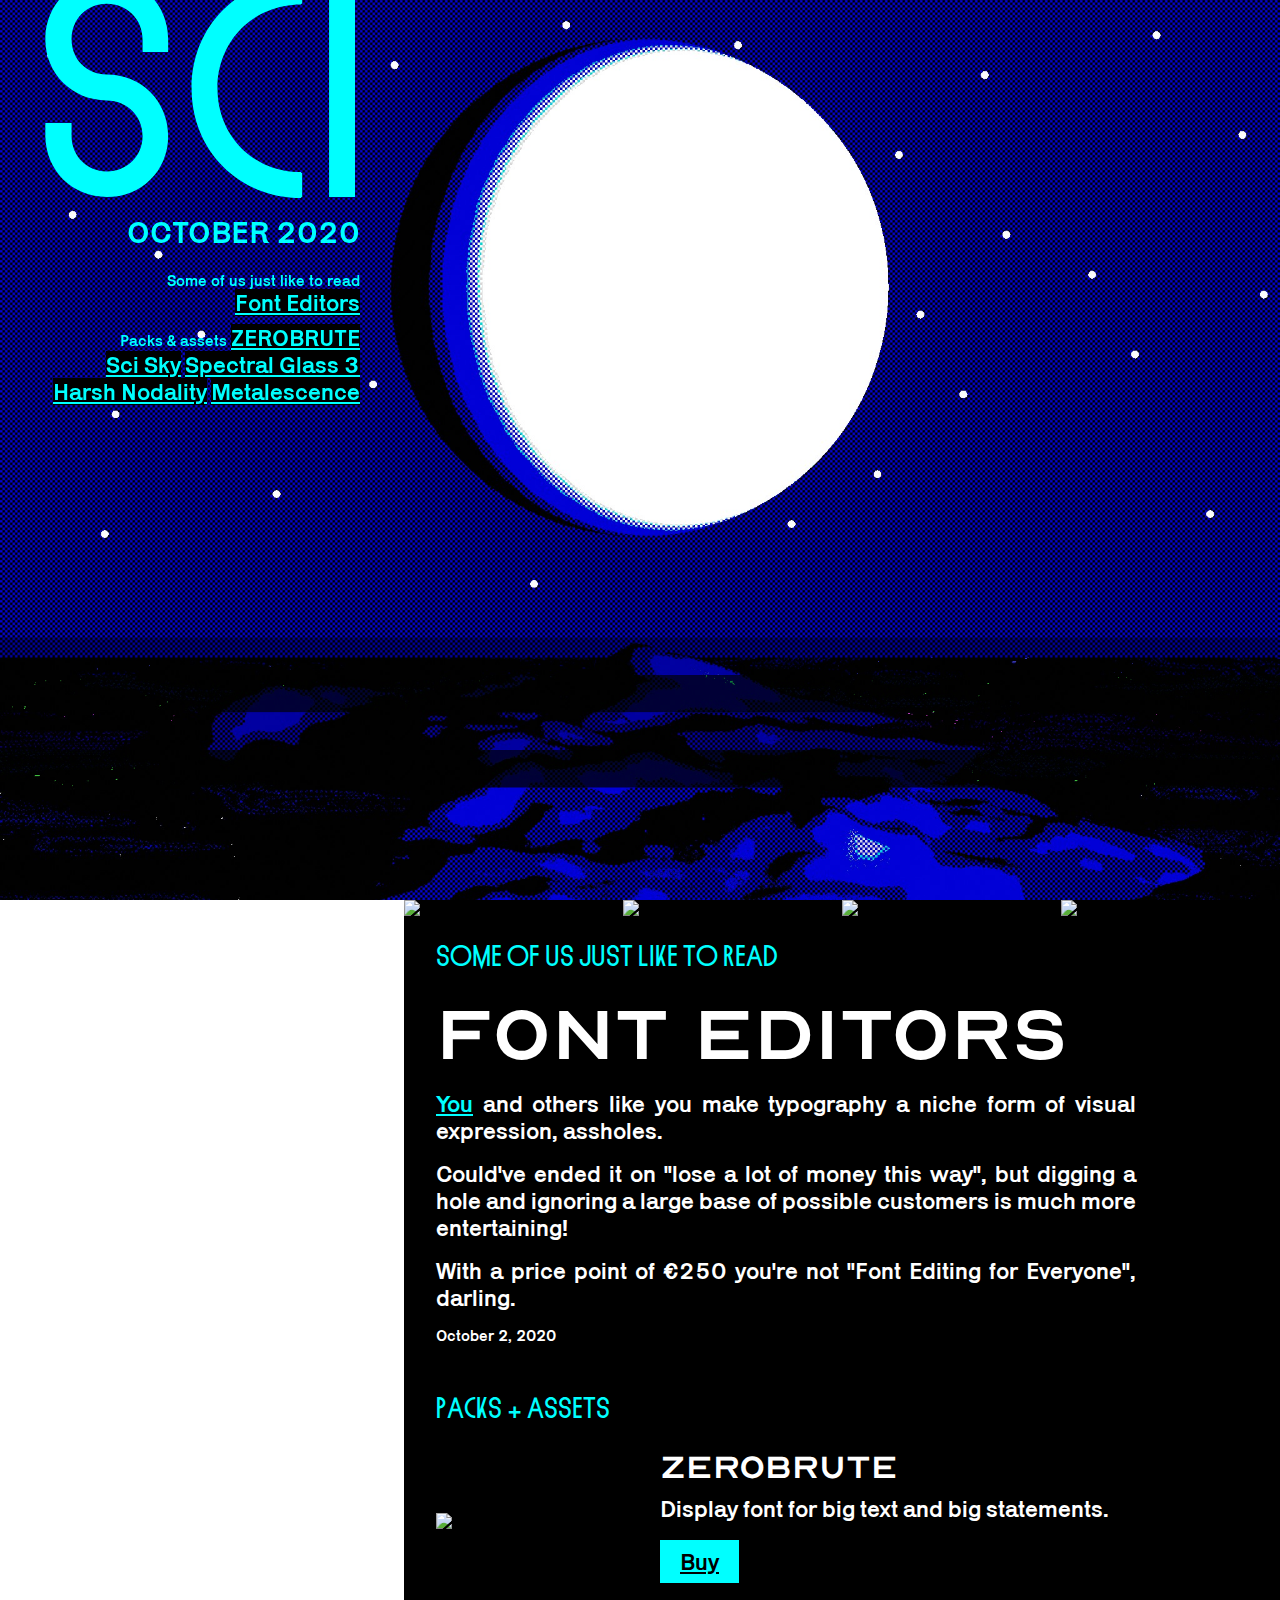
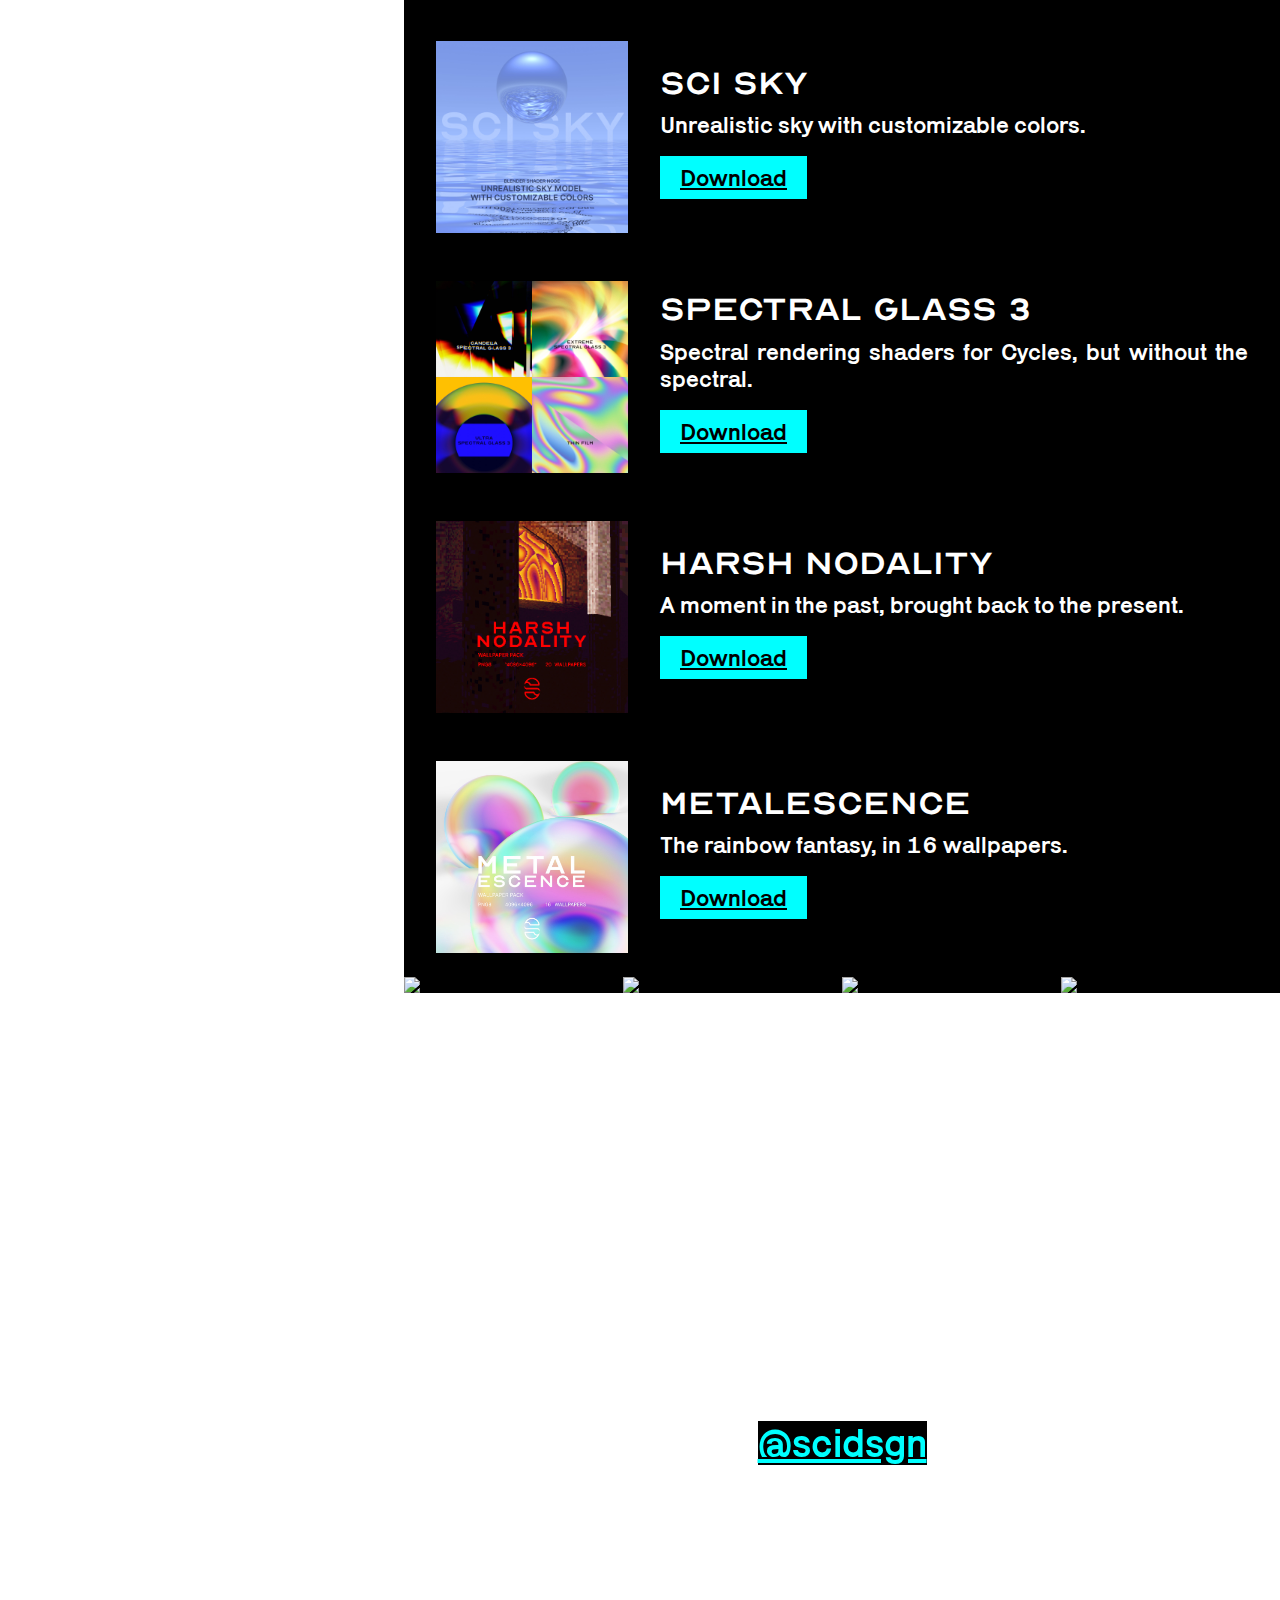
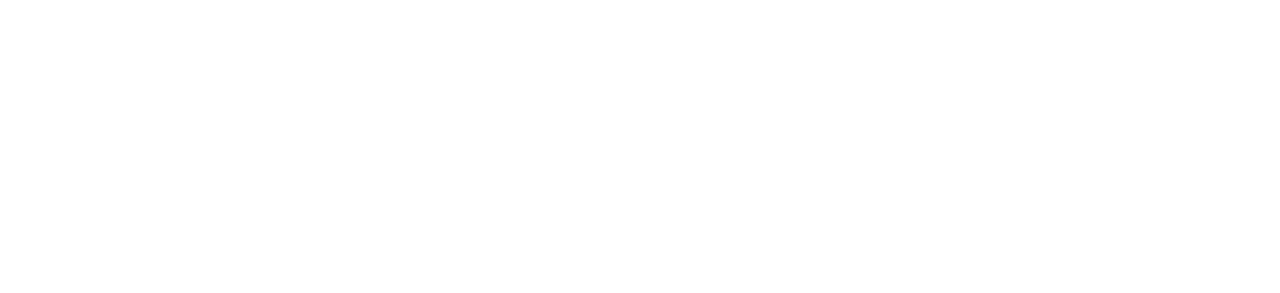
==== commit 56fa395b: "October 2020" ====
--- a/index.html
+++ b/index.html
@@ -7,8 +7,8 @@
         <meta charset="UTF-8">
         <meta name="viewport" content="width=device-width, initial-scale=1.0">
 
-        <link rel="stylesheet" href="res/sep2020/styles.css">
-        <script src="res/sep2020/demo.js" defer></script>
+        <link rel="stylesheet" href="res/oct2020/styles.css">
+        <script src="res/oct2020/demo.js" defer></script>
 
         <script>
             window.fun = 0
@@ -18,22 +18,24 @@
         <link rel="stylesheet" href="styles/styles.css">
     </head>
     <body>
+        <div class="bg"></div>
         <div class="obscure"></div>
 
         <canvas></canvas>
 
         <header>
             <h1>SCI</h1>
-            <h2>September 2020</h2>
+            <h2>October 2020</h2>
 
             <nav>                
                 <div>
                     <label>Some of us just like to read</label>
-                    <a href="#r_sep14_2020">Windows</a>
+                    <a href="#r_oct2_2020">Font Editors</a>
                 </div>
                 
                 <div>
-                    <label>Packs</label>
+                    <label>Packs &amp; assets</label>
+                    <a href="#p_zerobrute">ZEROBRUTE</a>
                     <a href="#p_scisky">Sci Sky</a>
                     <a href="#p_specglass3">Spectral Glass 3</a>
                     <a href="#p_hnodality">Harsh Nodality</a>
@@ -47,39 +49,58 @@
             <section class="hero"></section>
 
             <section class="gallery">
-                <a href="https://twitter.com/scidsgn/status/1304168396293124103" target="_blank" rel="noopener">
-                    <img src="https://pbs.twimg.com/media/EhlWPFRXgAI6erM?format=jpg&name=small">
+                <a href="https://twitter.com/scidsgn/status/1310555326840819714" target="_blank" rel="noopener">
+                    <img src="https://pbs.twimg.com/media/EjAHDJzWkAAaBMP?format=jpg&name=small">
                 </a>
 
-                <a href="https://twitter.com/scidsgn/status/1305237659091075075" target="_blank" rel="noopener">
-                    <img src="https://pbs.twimg.com/media/Eh0iuf7XgAQ3cMf?format=jpg&name=small">
+                <a href="https://twitter.com/scidsgn/status/1310327288278458368" target="_blank" rel="noopener">
+                    <img src="https://pbs.twimg.com/media/Ei83shuXgAANxNq?format=jpg&name=small">
                 </a>
 
-                <a href="https://twitter.com/scidsgn/status/1302464285944225792" target="_blank" rel="noopener">
-                    <img src="https://pbs.twimg.com/media/EhNHlPmWAAY1RvA?format=jpg&name=small">
+                <a href="https://twitter.com/scidsgn/status/1309903236481134596" target="_blank" rel="noopener">
+                    <img src="https://pbs.twimg.com/media/Ei22B8kXkAATARp?format=jpg&name=small">
                 </a>
 
-                <a href="https://twitter.com/scidsgn/status/1302008246094499842" target="_blank" rel="noopener">
-                    <img src="https://pbs.twimg.com/media/EhGplciXcAAc9Qp?format=jpg&name=small">
+                <a href="https://twitter.com/scidsgn/status/1306301851663556608" target="_blank" rel="noopener">
+                    <img src="https://pbs.twimg.com/media/EiDqiwsWoAUgaSD?format=png&name=small">
                 </a>
             </section>
 
             <header>Some of us just Like to read</header>
-            <a name="r_sep14_2020"></a>
+            <a name="r_oct2_2020"></a>
             <section class="article">
-                <h1>Windows</h1>
+                <h1>Font Editors</h1>
+                <p>
+                    <a href="https://glyphsapp.com/tutorials/why-there-is-no-windows-version-of-glyphs" target="_blank" rel="noopener">You</a> and others like you make typography a niche form of visual expression, assholes.
+                </p>
 
                 <p>
-                    Slow shell UX, unusable search, lack of appearance consistency, locking features inside the UWP ecosystem, forced updates to the buggiest version of Windows in a long time, the Windows Insider Program fiasco.
-                </p>
-                <p>
-                    I'll use Ubuntu for now.
+                    Could've ended it on "lose a lot of money this way", but digging a hole and ignoring a large base of possible customers is much more entertaining!
                 </p>
 
-                <footer>September 14, 2020</footer>
+                <p>
+                    With a price point of &euro;250 you're not "Font Editing for Everyone", darling.
+                </p>
+
+                <footer>October 2, 2020</footer>
             </section>
 
-            <header>Packs</header>
+            <header>Packs + assets</header>
+            <a name="p_zerobrute"></a>
+            <section class="pack">
+                <img src="https://static-2.gumroad.com/res/gumroad/2556591794327/asset_previews/df1e63bc66fcec59f955cd4ff83611fb/retina/0.png">
+
+                <div>
+                    <h1>ZEROBRUTE</h1>
+
+                    <p class="description">
+                        Display font for big text and big statements.
+                    </p>
+
+                    <a class="download" href="https://gum.co/lYWkc" target="_blank" rel="noopener">Buy</a>
+                </div>
+            </section>
+
             <a name="p_scisky"></a>
             <section class="pack">
                 <img src="res/packs/scisky.jpg">
@@ -141,20 +162,20 @@
             </section>
 
             <section class="gallery">
-                <a href="https://twitter.com/scidsgn/status/1301362323442073604" target="_blank" rel="noopener">
-                    <img src="https://pbs.twimg.com/media/Eg9eFlxWAAETqGS?format=jpg&name=small">
+                <a href="https://twitter.com/scidsgn/status/1308872464785645568" target="_blank" rel="noopener">
+                    <img src="https://pbs.twimg.com/media/EioMj74XsAQgo3f?format=jpg&name=small">
                 </a>
 
-                <a href="https://twitter.com/scidsgn/status/1300885758249664514" target="_blank" rel="noopener">
-                    <img src="https://pbs.twimg.com/media/Eg2sskXX0AkwF3e?format=jpg&name=small">
+                <a href="https://twitter.com/scidsgn/status/1309963605647949831" target="_blank" rel="noopener">
+                    <img src="https://pbs.twimg.com/media/Ei3s8xCXkAAXqB7?format=jpg&name=small">
                 </a>
 
-                <a href="https://twitter.com/scidsgn/status/1300601208437174277" target="_blank" rel="noopener">
-                    <img src="https://pbs.twimg.com/media/Egyp3a-WkAAIdSS?format=jpg&name=small">
+                <a href="https://twitter.com/scidsgn/status/1303994903668682753" target="_blank" rel="noopener">
+                    <img src="https://pbs.twimg.com/media/Ehi4cXWXsAEM-yk?format=jpg&name=small">
                 </a>
 
-                <a href="https://twitter.com/scidsgn/status/1298681618404724737" target="_blank" rel="noopener">
-                    <img src="https://pbs.twimg.com/media/EgXXvr6XYAEKF5_?format=jpg&name=small">
+                <a href="https://twitter.com/scidsgn/status/1303377142621839360" target="_blank" rel="noopener">
+                    <img src="https://pbs.twimg.com/media/EhaGd4PWsAAiLAu?format=jpg&name=small">
                 </a>
             </section>
 
--- a/res/oct2020/styles.css
+++ b/res/oct2020/styles.css
@@ -0,0 +1,29 @@
+:root {
+    --var-accent: #0ff !important;
+    --var-bg: #000 !important;
+    --var-fg: #fff !important;
+}
+
+body, div.bg {
+    background: url("hero.jpg") center center !important;
+    background-size: cover !important;
+    background-attachment: fixed !important;
+}
+
+canvas {
+    mix-blend-mode: multiply;
+}
+
+div.obscure {
+    background: url("obscure.jpg") center center !important;
+    background-size: cover !important;
+    background-attachment: fixed !important;
+}
+
+@media (max-width: 1024px) {
+    body > header {
+        background: url("hero.jpg") center center !important;
+        background-size: cover !important;
+        background-attachment: fixed !important;
+    }
+}--- a/styles/styles.css
+++ b/styles/styles.css
@@ -19,6 +19,16 @@
 body {
   font-family: "Karrik";
   margin: 0;
+}
+
+div.bg {
+  position: fixed;
+  left: 0;
+  top: 0;
+  right: 0;
+  bottom: 0;
+  pointer-events: none;
+  z-index: -30;
 }
 
 div.obscure {
@@ -118,6 +128,9 @@
 section.article, article {
   padding: 24px 32px;
 }
+section.article a, article a {
+  color: var(--var-accent);
+}
 section.article h1, article h1 {
   font-family: "Optician Sans";
   font-weight: 400;
@@ -135,10 +148,10 @@
 section.pack {
   padding: 24px 32px;
   display: flex;
+  align-items: center;
 }
 section.pack img {
   width: 192px;
-  height: 192px;
 }
 section.pack div {
   margin-left: 32px;
